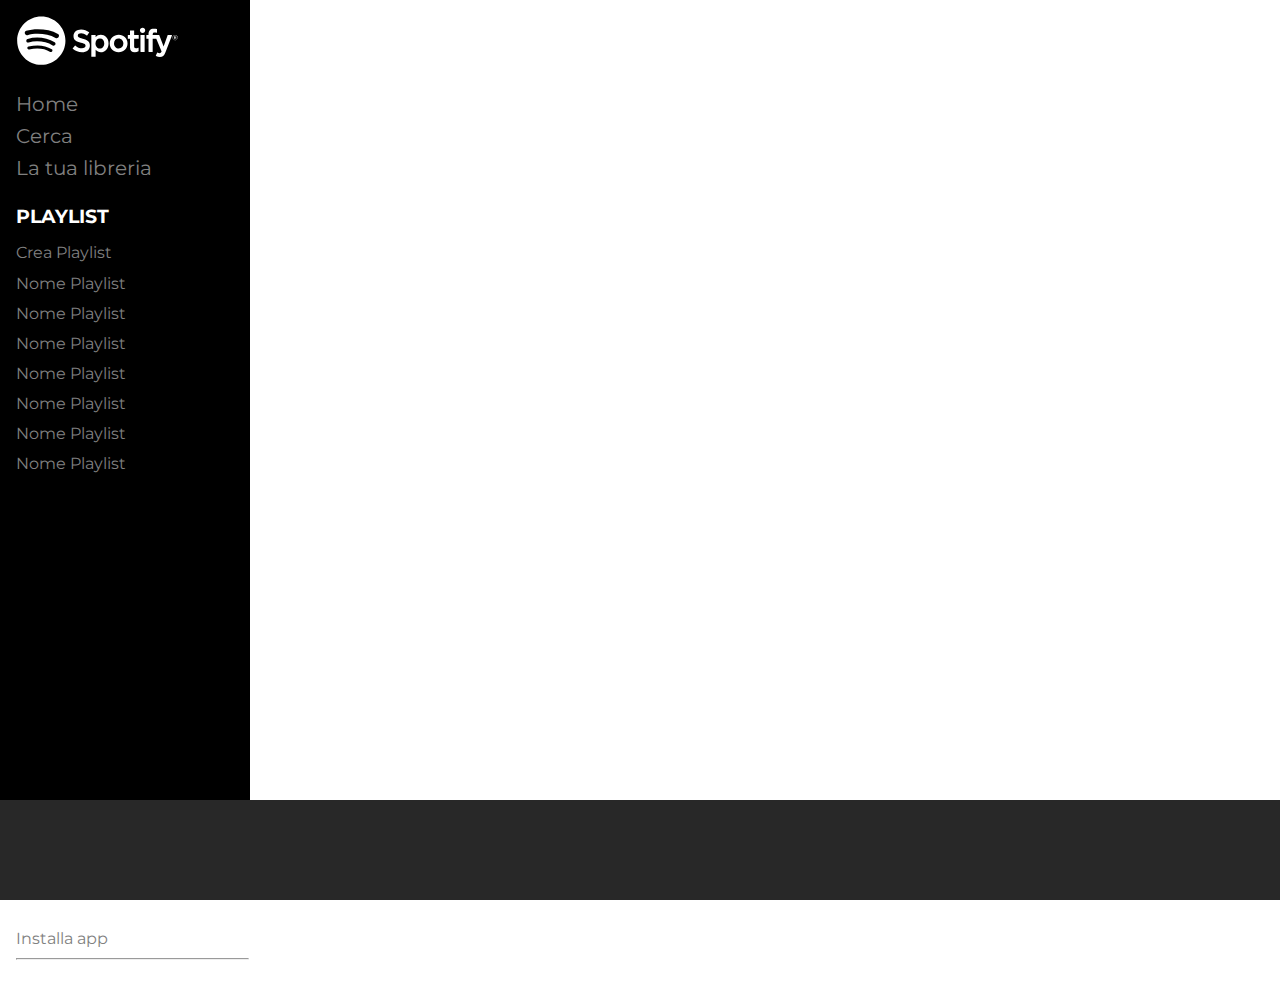
==== index2.html @ db249fed "feat: add header" ====
<!DOCTYPE html>
<html lang="en">
<head>
    <meta charset="UTF-8">
    <meta name="viewport" content="width=device-width, initial-scale=1.0">
    <title>Spotify</title>
    <link rel="icon" type="image/vnd.icon" href="./img/favicon.ico">
    <link rel="stylesheet" href="style2.css">
    <link rel="preconnect" href="https://fonts.googleapis.com">
    <link rel="preconnect" href="https://fonts.gstatic.com" crossorigin>
    <link href="https://fonts.googleapis.com/css2?family=Montserrat:ital,wght@0,100..900;1,100..900&display=swap" rel="stylesheet">
    <link rel="stylesheet" href="https://cdnjs.cloudflare.com/ajax/libs/font-awesome/6.5.1/css/all.min.css" integrity="sha512-DTOQO9RWCH3ppGqcWaEA1BIZOC6xxalwEsw9c2QQeAIftl+Vegovlnee1c9QX4TctnWMn13TZye+giMm8e2LwA==" crossorigin="anonymous" referrerpolicy="no-referrer">
</head>
<body>
    <div class="separatore">
        <header>
            <div class="container c-header">
                <div class="col">
                    <div class="row">
                        <img class="logo" src="./img/logo.svg" alt="">
                    </div>
                    <div class="row">
                        <ul class="ul-header">
                            <li class="li-header"><a class="link link-header" href="http://"><i class="iconcine fa-solid fa-house"></i> Home</li></a>
                            <li class="li-header"><a class="link link-header" href="http://"><i class="fa-solid fa-magnifying-glass"></i> Cerca</li></a>
                            <li class="li-header"><a class="link link-header" href="http://"><i class="fa-solid fa-grip-lines-vertical"></i> La tua libreria</li></a>
                        </ul>
                    </div>
                    <div class="row">
                        <div class="box-title-header">
                            <h3>PLAYLIST</h3>
                        </div>
                        <div class="box-ul">
                            <ul class="ul-header">
                                <li class="li-header "><i class="iconcina-big fa-solid fa-square-plus"></i> Crea Playlist </li>
                                <li class="li-header"> Nome Playlist</li>
                                <li class="li-header"> Nome Playlist</li>
                                <li class="li-header"> Nome Playlist</li>
                                <li class="li-header"> Nome Playlist</li>
                                <li class="li-header"> Nome Playlist</li>
                                <li class="li-header"> Nome Playlist</li>
                                <li class="li-header"> Nome Playlist</li>
                            </ul>
                        </div>
                    </div>
                    <div class="row">
                        <div class="box">
                         <a class="install link link-header" href="http://"><i class="fa-solid fa-circle-arrow-down"></i>  Installa app</a>
                        </div>
                        <hr class="hr-header">
                        <div class="box-user">
                            <a class="user link link-header" href="http://"><i class="fa-solid fa-circle-user"></i> Jonh Doe</a>
                        </div>
                    </div>
                </div>
            </div>
        </header> 
        <main>

        </main>
    </div>
        <footer>

        </footer>
</body>
</html>
---- style2.css ----
* {
    padding: 0;
    margin: 0;
    box-sizing: border-box;
    font-family: "Montserrat", sans-serif;
}

.separatore{
    height: calc(100vh - 100px);
    display: flex;
}

.container {
    border: 1px solid transparent;
}
ul, li{
    cursor: pointer;
    list-style-type: none;
}
.link{
    cursor: pointer;
    text-decoration: none;
}
/* INIZIO HEADER */
header{
    max-width: 250px;
    background-color: #000000;
    padding-top: 15px;
    padding-left: 15px;
    padding-bottom: 10px;
}
.logo{
    width: 70%;
}
header .row:nth-child(2){
    margin-top: 20px;
}
.ul-header, .li-header{
    line-height: 30px;
    color: grey;
}
.link-header{
   color: grey;
   font-size: 20px;
}
header .row:nth-child(3){
    margin-top: 20px;
}
.iconcina-big {
    font-size: 30px;
    vertical-align: middle;
}
header .box-title-header{
    color: white;
    margin-bottom: 10px;
}
header .row:nth-last-child(1){
    margin-top: 450px;
}
.hr-header {
    margin-top: 10px;
    margin-bottom: 20px;
}
header .install{
    font-size: 16px;
    color: grey;
}
header .user{
    color: white;
}

/* FINE HEADER */

main{
    max-width: calc(100vw - 250px);
    background-color: #141922;
    display: flex;
    overflow-y: auto;
}

footer{
    height: 100px;
    background-color: #282828;
}
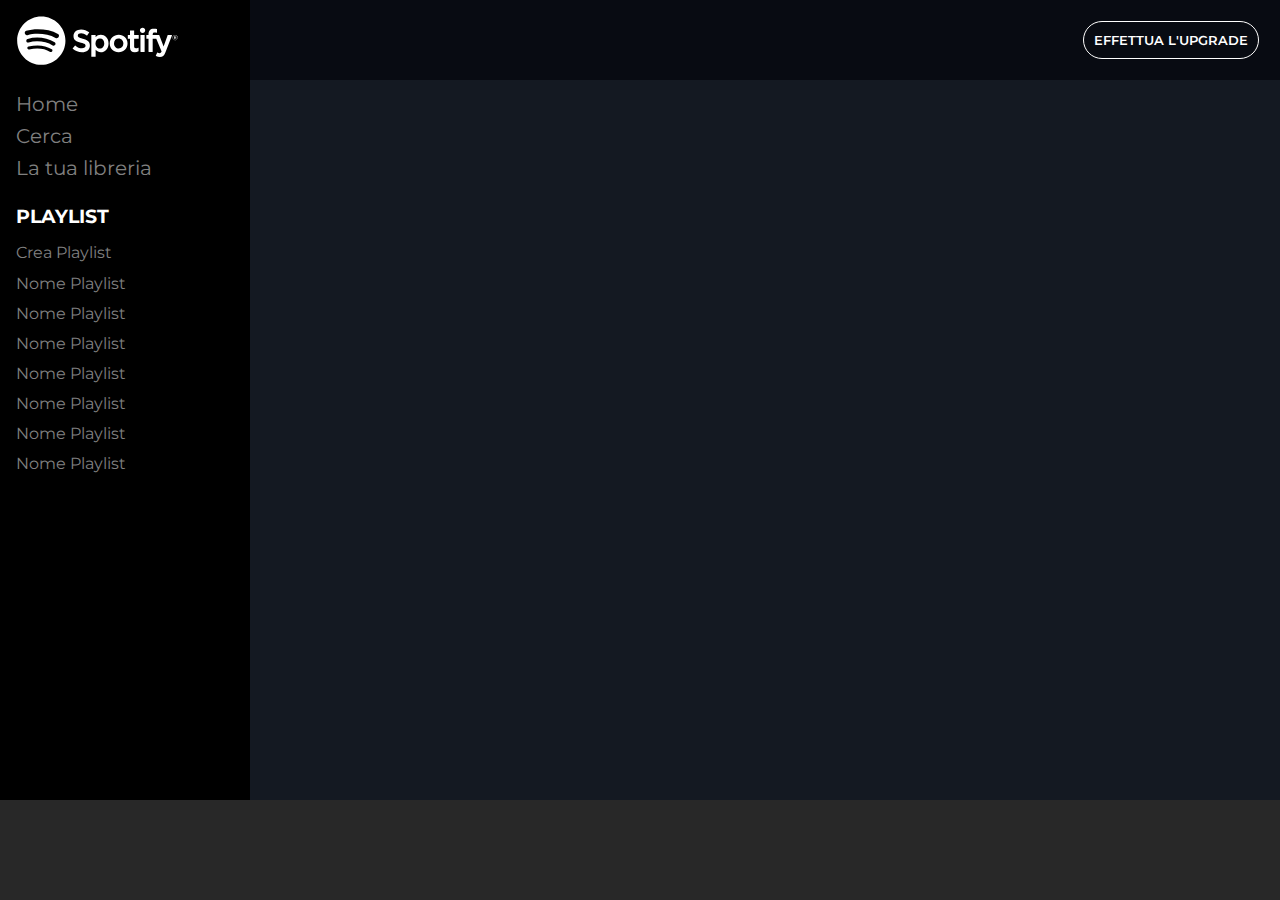
==== commit 5ffd58b2: "feat: add hero" ====
--- a/index2.html
+++ b/index2.html
@@ -56,7 +56,16 @@
             </div>
         </header> 
         <main>
+            <section id="hero">
+                <div class="container c-mainn">
+                    <div class="row">
+                        <div class="col">
+                            <button class="btn btn-black">EFFETTUA L'UPGRADE</button>
+                        </div>
+                    </div>
 
+                </div>
+            </section>
         </main>
     </div>
         <footer>
--- a/style2.css
+++ b/style2.css
@@ -5,13 +5,21 @@
     font-family: "Montserrat", sans-serif;
 }
 
+/* INIZIO ELEMENTI */
 .separatore{
     height: calc(100vh - 100px);
     display: flex;
 }
-
 .container {
     border: 1px solid transparent;
+}
+.c-main{
+    max-width: calc(100vw - 250px);
+    height: 30px;
+}
+.btn{
+    border: 1px solid transparent;
+    cursor: pointer;
 }
 ul, li{
     cursor: pointer;
@@ -21,9 +29,13 @@
     cursor: pointer;
     text-decoration: none;
 }
+/* FINE ELEMENTI */
+
 /* INIZIO HEADER */
 header{
     max-width: 250px;
+    flex-shrink: 0;
+    overflow: hidden;
     background-color: #000000;
     padding-top: 15px;
     padding-left: 15px;
@@ -72,11 +84,31 @@
 /* FINE HEADER */
 
 main{
-    max-width: calc(100vw - 250px);
+    width: calc(100vw - 250px);
+    flex-shrink: 1;
     background-color: #141922;
-    display: flex;
     overflow-y: auto;
 }
+
+/* INIZIO HERO */
+#hero{
+    background-color: #080b12;
+    display: flex;
+    justify-content: flex-end;
+    padding-top: 20px;
+    padding-bottom: 20px;
+    padding-right: 20px;
+}
+.btn-black{
+    border-radius: 20px;
+    border-color: white;
+    background-color: #080b12;
+    color: white;
+    font-weight: 600;
+    padding: 10px;
+}
+/* FINE HERO */
+
 
 footer{
     height: 100px;
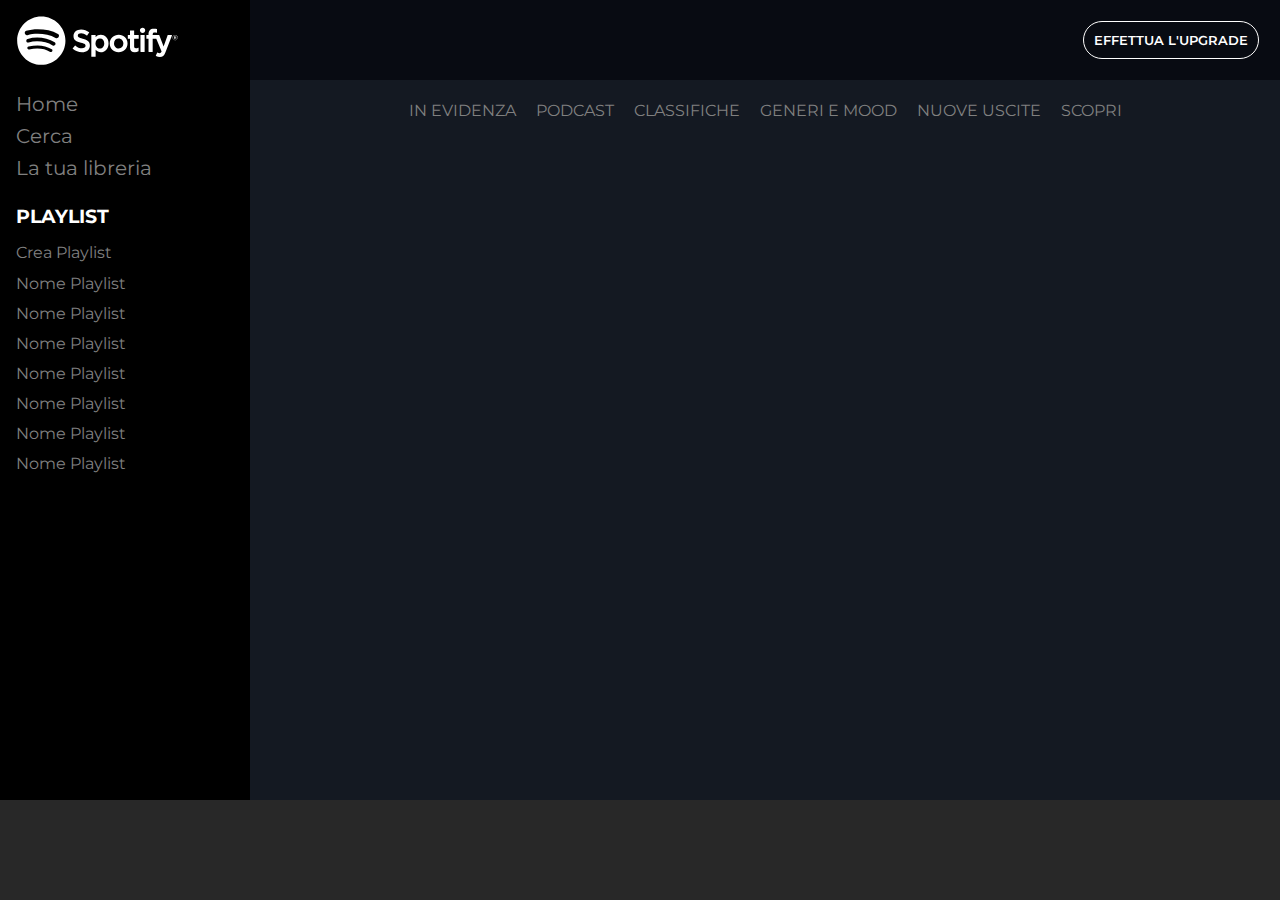
==== commit 05254d78: "feat: add nav" ====
--- a/index2.html
+++ b/index2.html
@@ -57,13 +57,26 @@
         </header> 
         <main>
             <section id="hero">
-                <div class="container c-mainn">
+                <div class="container">
                     <div class="row">
                         <div class="col">
                             <button class="btn btn-black">EFFETTUA L'UPGRADE</button>
                         </div>
                     </div>
-
+                </div>
+            </section>
+            <section id="nav">
+                <div class="container">
+                    <div class="row">
+                        <ul class="ul-nav">
+                            <li class="li-nav">IN EVIDENZA</li>
+                            <li class="li-nav">PODCAST</li>
+                            <li class="li-nav"> CLASSIFICHE</li>
+                            <li class="li-nav">GENERI E MOOD</li>
+                            <li class="li-nav">NUOVE USCITE</li>
+                            <li class="li-nav">SCOPRI</li>
+                        </ul>
+                    </div>
                 </div>
             </section>
         </main>
--- a/style2.css
+++ b/style2.css
@@ -12,10 +12,6 @@
 }
 .container {
     border: 1px solid transparent;
-}
-.c-main{
-    max-width: calc(100vw - 250px);
-    height: 30px;
 }
 .btn{
     border: 1px solid transparent;
@@ -109,6 +105,29 @@
 }
 /* FINE HERO */
 
+/* INIZIO NAV */
+#nav{
+    margin-top: 20px;
+}
+.ul-nav, .li-nav{
+    display: flex;
+    justify-content: center;
+    color: grey;
+    gap: 20px;
+}
+/* FINE NAV */
+
+/* INIZIO NAV */
+#nav{
+    margin-top: 20px;
+}
+.ul-nav, .li-nav{
+    display: flex;
+    justify-content: center;
+    color: grey;
+    gap: 20px;
+}
+/* FINE NAV */
 
 footer{
     height: 100px;
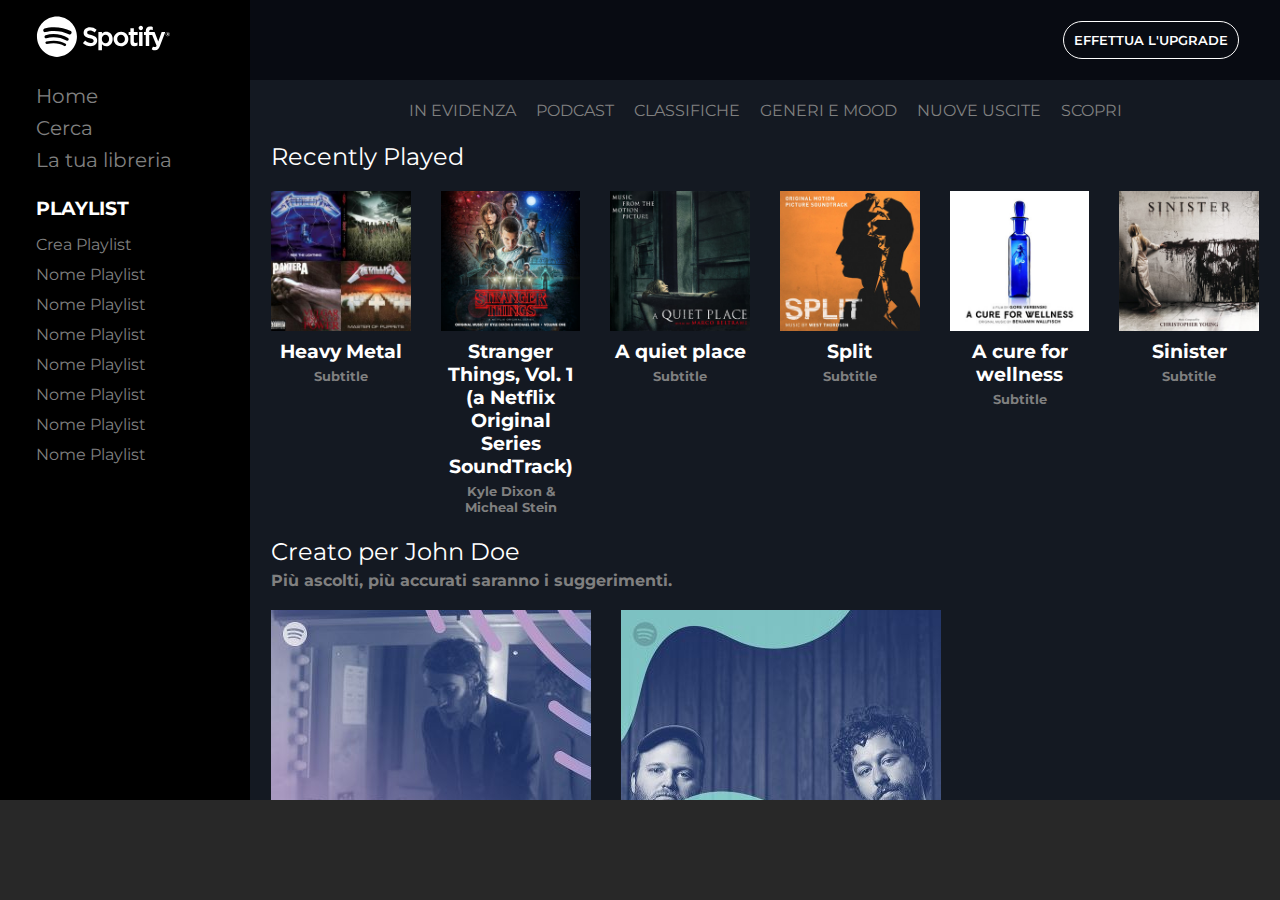
==== commit 535016ad: "feat: add section "recenti" and "for-user"" ====
--- a/index2.html
+++ b/index2.html
@@ -79,6 +79,113 @@
                     </div>
                 </div>
             </section>
+            <section id="recenti">
+                <div class="container">
+                    <div class="row">
+                        <h2>Recently Played</h2>
+                    </div>
+                    <div class="row">
+                        <div class="box-container">
+                            <div class="box-image">
+                                <img class="album" src="./img/metal_lifting.jpg" alt="">
+                            </div>
+                            <div class="box-text">    
+                                <h3 class="title">Heavy Metal</h3>
+                            </div>   
+                            <div class="box-text">  
+                                <h5 class="sub-title">Subtitle</h5>
+                            </div>
+                        </div>
+                        <div class="box-container">
+                            <div class="box-image">
+                                <img class="album" src="./img/stranger.jpeg" alt="">
+                            </div>
+                            <div class="box-text">    
+                                <h3 class="title">Stranger Things, Vol. 1 <div></div>(a Netflix Original Series <div></div> SoundTrack)</h3>
+                            </div>   
+                            <div class="box-text">  
+                                <h5 class="sub-title">Kyle Dixon & Micheal Stein</h5>
+                            </div>
+                        </div>
+        
+                        <div class="box-container">
+                            <div class="box-image">
+                                <img class="album" src="./img/aquietplace.jpeg" alt="">
+                            </div>
+                            <div class="box-text">    
+                                <h3 class="title">A quiet place</h3>
+                            </div>   
+                            <div class="box-text">  
+                                <h5 class="sub-title">Subtitle</h5>
+                            </div>
+                        </div>
+        
+                        <div class="box-container">
+                            <div class="box-image">
+                                <img class="album" src="./img/split.jpeg" alt="">
+                            </div>
+                            <div class="box-text">    
+                                <h3 class="title">Split</h3>
+                            </div>   
+                            <div class="box-text">  
+                                <h5 class="sub-title">Subtitle</h5>
+                            </div>
+                        </div>
+        
+                        <div class="box-container">
+                            <div class="box-image">
+                                <img class="album" src="./img/cure.jpeg" alt="">
+                            </div>
+                            <div class="box-text">    
+                                <h3 class="title">A cure for wellness</h3>
+                            </div>   
+                            <div class="box-text">  
+                                <h5 class="sub-title">Subtitle</h5>
+                            </div>
+                        </div>
+        
+                        <div class="box-container">
+                            <div class="box-image">
+                                <img class="album" src="./img/sinister.jpeg" alt="">
+                            </div>
+                            <div class="box-text">    
+                                <h3 class="title">Sinister</h3>
+                            </div>   
+                            <div class="box-text">  
+                                <h5 class="sub-title">Subtitle</h5>
+                            </div>
+                        </div>
+                    </div>
+                </div>
+            </section>
+            <section id="for-user">
+                <div class="container">
+                    <div class="row">
+                        <div class="box-title">
+                            <h2 class="title">Creato per John Doe</h2>
+                        </div>
+                        <div class="box-sub-title">
+                            <h4 class="sub-title">Più ascolti, più accurati saranno i suggerimenti.</h4>
+                        </div>
+                    </div>
+                    <div class="row">
+                        <div class="box-container">
+                            <div class="box-image">
+                                <img class="album" src="./img/radar.jpeg" alt="">
+                            </div>
+                            <div class="box-text">    
+                                <h3 class="title">Heavy Metal</h3>
+                            </div>   
+                        </div>
+                        <div class="box-container">
+                            <div class="box-image">
+                                <img class="album" src="./img/mixdaily.jpeg" alt="">
+                            </div>
+                            <div class="box-text">    
+                                <h3 class="title">Daily Mix 1</h3>
+                            </div>   
+                        </div>
+            </section>
         </main>
     </div>
         <footer>
--- a/style2.css
+++ b/style2.css
@@ -12,6 +12,8 @@
 }
 .container {
     border: 1px solid transparent;
+    padding-left: 20px;
+    padding-right: 20px;
 }
 .btn{
     border: 1px solid transparent;
@@ -24,6 +26,9 @@
 .link{
     cursor: pointer;
     text-decoration: none;
+}
+.album{
+    width: 100%;
 }
 /* FINE ELEMENTI */
 
@@ -117,18 +122,55 @@
 }
 /* FINE NAV */
 
-/* INIZIO NAV */
-#nav{
+/* INIZIO RECENTI */
+#recenti{
     margin-top: 20px;
 }
-.ul-nav, .li-nav{
+#recenti h2{
+    color: white;
+    font-weight: 400;
+}
+#recenti .row:nth-child(2){
     display: flex;
-    justify-content: center;
+    justify-content: space-around;
+    margin-top: 20px;
+    gap: 30px;
+}
+#recenti .box-text{
+    margin-top: 5px;
+    text-align: center;
+}
+.title{
+    color: white;
+}
+.sub-title{
     color: grey;
-    gap: 20px;
 }
-/* FINE NAV */
+/* FINE RECENTI */
 
+/* INIZIO FOR-USER */
+#for-user{
+    margin-top: 20px;
+}
+#for-user h2{
+    color: white;
+    font-weight: 400;
+}
+#for-user .row:nth-child(2){
+    display: flex;
+    justify-content: flex-start;
+    margin-top: 20px;
+    gap: 30px;
+}
+#for-user .box-sub-title{
+    margin-top: 5px;
+}
+#for-user .box-text{
+    margin-top: 5px;
+    text-align: center;
+}
+
+/* FINE FOR-USER */
 footer{
     height: 100px;
     background-color: #282828;
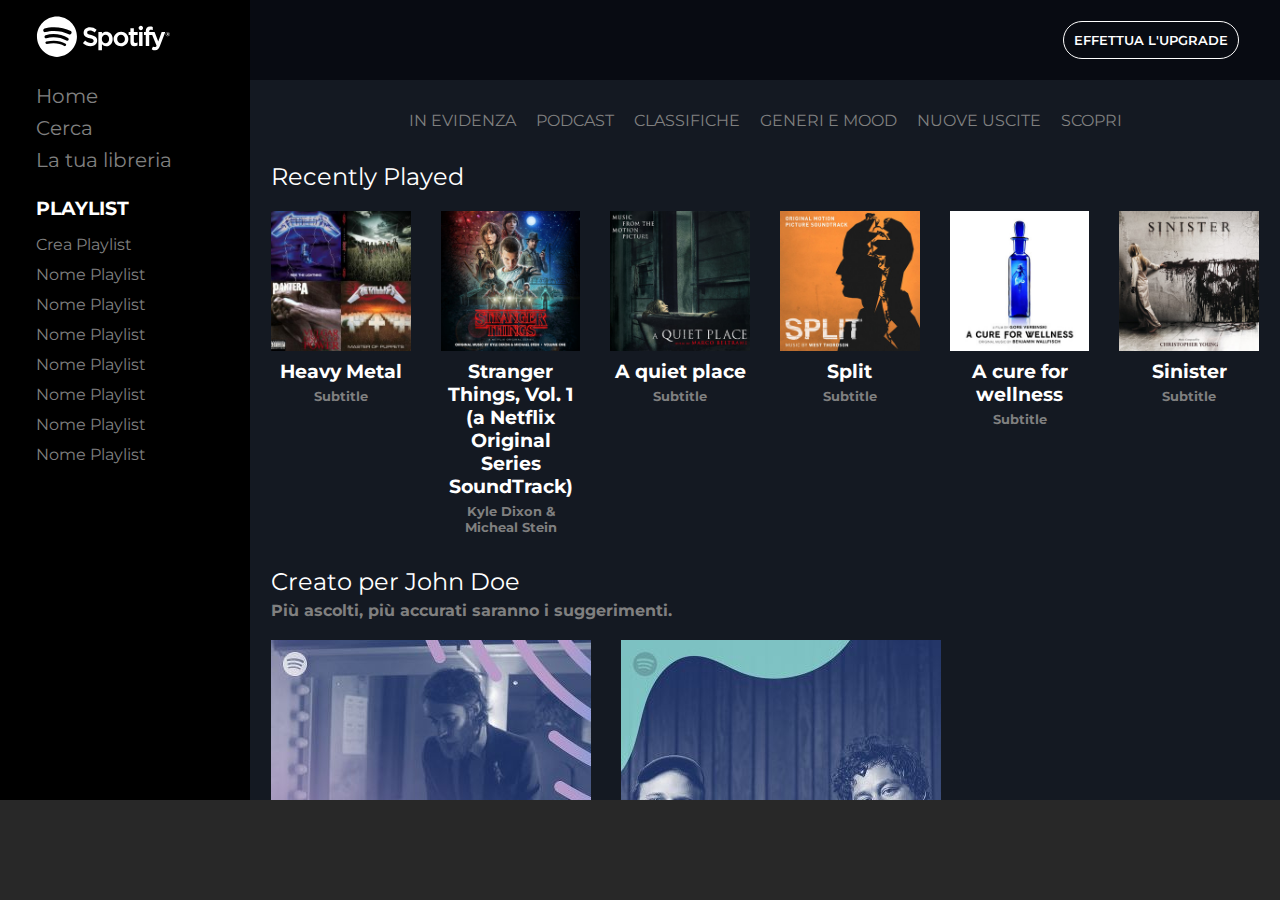
==== commit a8f0afb5: "feat: add section "popular"" ====
--- a/index2.html
+++ b/index2.html
@@ -186,6 +186,35 @@
                             </div>   
                         </div>
             </section>
+            <section id="popular">
+                <div class="container">
+                    <div class="row">
+                        <div class="box-title">
+                            <h2 class="title">Creato per John Doe</h2>
+                        </div>
+                        <div class="box-sub-title">
+                            <h4 class="sub-title">Più ascolti, più accurati saranno i suggerimenti.</h4>
+                        </div>
+                    </div>
+                    <div class="row">
+                        <div class="box-container">
+                            <div class="box-image">
+                                <img class="album circle" src="./img/youg.jpeg" alt="">
+                            </div>
+                            <div class="box-text">    
+                                <h3 class="title">Heavy Metal</h3>
+                            </div>   
+                        </div>
+                        <div class="box-container">
+                            <div class="box-image">
+                                <img class="album circle" src="./img/einaudi.jpeg" alt="">
+                            </div>
+                            <div class="box-text">    
+                                <h3 class="title">Daily Mix 1</h3>
+                            </div>   
+                        </div>
+            </section>
+            
         </main>
     </div>
         <footer>
--- a/style2.css
+++ b/style2.css
@@ -112,7 +112,7 @@
 
 /* INIZIO NAV */
 #nav{
-    margin-top: 20px;
+    margin-top: 30px;
 }
 .ul-nav, .li-nav{
     display: flex;
@@ -124,7 +124,7 @@
 
 /* INIZIO RECENTI */
 #recenti{
-    margin-top: 20px;
+    margin-top: 30px;
 }
 #recenti h2{
     color: white;
@@ -150,7 +150,7 @@
 
 /* INIZIO FOR-USER */
 #for-user{
-    margin-top: 20px;
+    margin-top: 30px;
 }
 #for-user h2{
     color: white;
@@ -169,10 +169,37 @@
     margin-top: 5px;
     text-align: center;
 }
-
 /* FINE FOR-USER */
+
+/* INIZIO FOR-USER */
+#popular {
+    margin-top: 30px;
+}
+#popular  h2{
+    color: white;
+    font-weight: 400;
+}
+#popular  .row:nth-child(2){
+    display: flex;
+    justify-content: flex-start;
+    margin-top: 20px;
+    gap: 30px;
+}
+#popular  .box-sub-title{
+    margin-top: 5px;
+}
+#popular .box-text{
+    margin-top: 5px;
+    text-align: center;
+}
+.circle{
+    border-radius: 50%;
+}
+/* FINE FOR-USER */
+
 footer{
     height: 100px;
     background-color: #282828;
 }
 
+
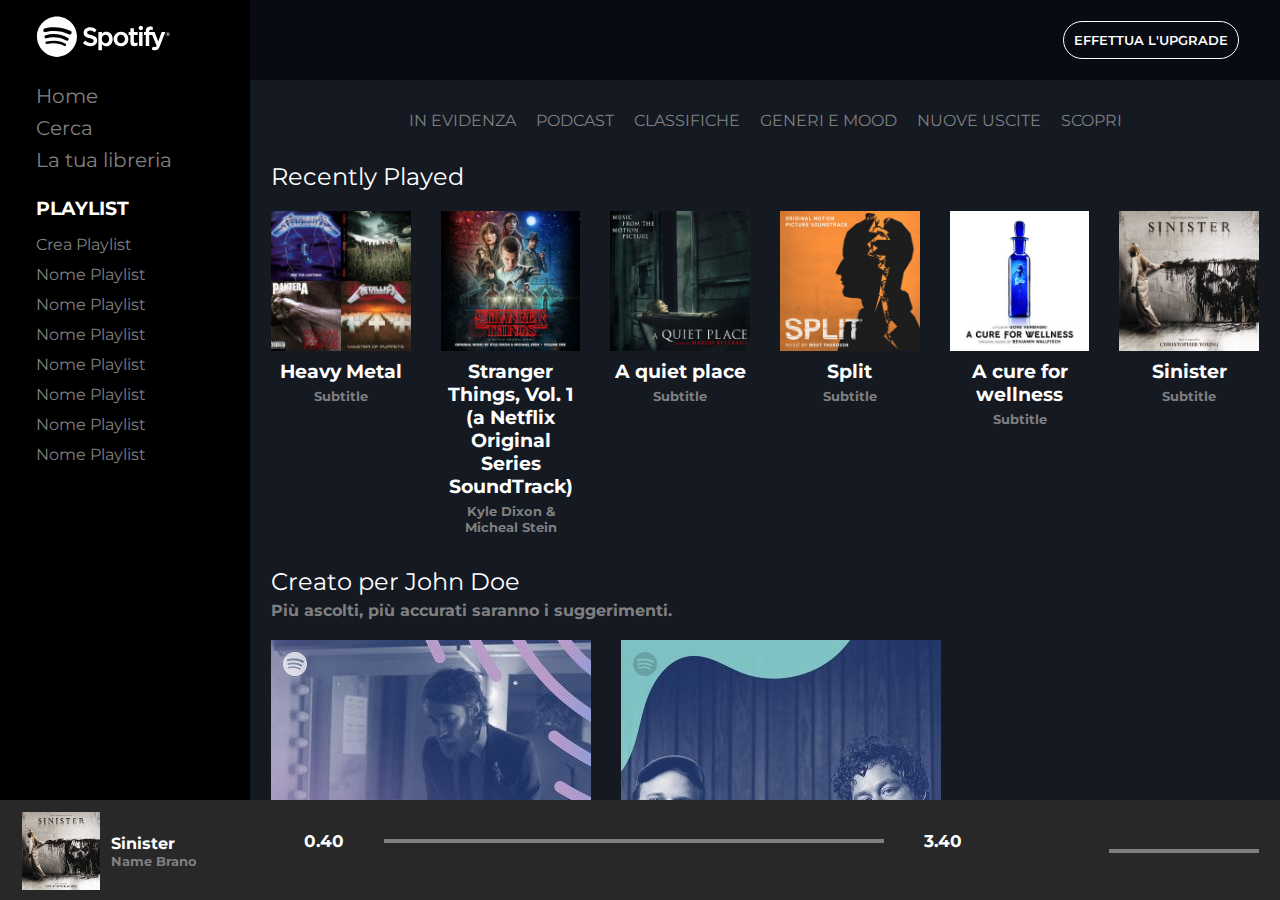
==== commit 86e3f557: "feat: add footer" ====
--- a/index2.html
+++ b/index2.html
@@ -218,7 +218,74 @@
         </main>
     </div>
         <footer>
-
+            <div class="container">
+                <div class="row">
+                    <div class="col">
+                        <div class="box-container-footer">
+                            <div class="box-image-play">
+                                <img class="play" src="./img/sinister.jpeg" alt="">
+                            </div>
+                            <div class="box-c">
+                                <div class="box-text">    
+                                    <h4 class="title">Sinister</h4>
+                                </div>   
+                                <div class="box-text">  
+                                    <h5 class="sub-title">Name Brano</h5>
+                                </div>
+                            </div>
+                            <div class="c-icon">
+                                <div class="box-icon">
+                                    <i class="fa-solid fa-heart"></i>
+                                </div>
+                                <div class="box-icon">
+                                    <i class="fa-solid fa-folder"></i>
+                                </div>
+                            </div>
+                        </div>
+                    </div>
+                    <div class="col">
+                        <div class="box-top">
+                            <div class="box-icon"> 
+                                <i class="icon fa-solid fa-shuffle"></i>
+                            </div>
+                            <div class="box-icon"> 
+                                <i class="icon fa-solid fa-backward"></i>
+                            </div>
+                            <div class="box-icon"> 
+                                <i class="icon fa-regular fa-circle-play"></i>
+                            </div>
+                            <div class="box-icon"> 
+                                <i class="icon fa-solid fa-forward-step"></i>
+                            </div>
+                            <div class="box-icon"> 
+                                <i class="icon fa-solid fa-arrow-rotate-right"></i>
+                            </div>
+                        </div>
+                        <div class="box-bottom">
+                            <div class="box-text">
+                                <h5>0.40</h5>
+                            </div>
+                            <hr class="hr-song">
+                            <div class="box-text">
+                                <h5>3.40</h5>
+                            </div>
+                        </div>
+                    </div>
+                    <div class="col">
+                        <div class="box"> 
+                            <i class="icon fa-solid fa-chart-bar"></i>
+                        </div>
+                        <div class="box"> 
+                            <i class="icon fa-solid fa-display"></i>
+                        </div>
+                        <div class="box"> 
+                            <i class="icon fa-solid fa-volume-high"></i>
+                        </div>
+                        <hr class="hr-volume hr-bianco">
+                      
+                    </div>
+                </div>
+            </div>
         </footer>
 </body>
 </html>--- a/style2.css
+++ b/style2.css
@@ -15,6 +15,12 @@
     padding-left: 20px;
     padding-right: 20px;
 }
+.c-icon{
+    display: flex;
+    gap: 10px;
+    color: grey;
+    cursor: pointer;
+}
 .btn{
     border: 1px solid transparent;
     cursor: pointer;
@@ -29,6 +35,7 @@
 }
 .album{
     width: 100%;
+    cursor: pointer;
 }
 /* FINE ELEMENTI */
 
@@ -71,8 +78,9 @@
     margin-top: 450px;
 }
 .hr-header {
-    margin-top: 10px;
+    margin-top: 12px;
     margin-bottom: 20px;
+    border-color: grey;
 }
 header .install{
     font-size: 16px;
@@ -197,9 +205,70 @@
 }
 /* FINE FOR-USER */
 
+/* INIZIO FOOTER */
 footer{
     height: 100px;
     background-color: #282828;
-}
-
-
+    padding-top: 10px;
+    padding-bottom: 10px;
+}
+footer .row {
+    display: flex;
+    justify-content: space-between;
+}
+footer .col:nth-child(1), .box-container-footer{
+   display: flex;
+   justify-content: flex-start;
+   align-items: center;
+   gap: 10px;
+}
+
+.box-image-play{
+    border: 1px solid transparent;
+    width: 80px;
+    height: 80px;
+    display: flex;
+    justify-content: center;
+}
+.play{
+    width: 100%;
+}
+footer .col:nth-child(2) {
+    display: block;
+    
+}
+
+footer .box-top, .box-bottom {
+    display: flex;
+    justify-content: center;
+    align-items: center;
+    gap: 40px;
+    font-size: 20px;
+    color: white;
+    margin-top: 10px;
+}
+
+.hr-song{
+    border: 2px solid grey;
+    width: 500px;
+    cursor: pointer;
+}
+
+footer .col:nth-last-child(1) {
+    display: flex;
+    justify-content: center;
+    align-items: center;
+    gap: 20px;
+    font-size: 20px;
+    color: white;
+}
+
+.hr-volume{
+    border: 2px solid grey;
+    width: 150px;
+    cursor: pointer;
+}
+
+/* INIZIO FOOTER */
+
+
